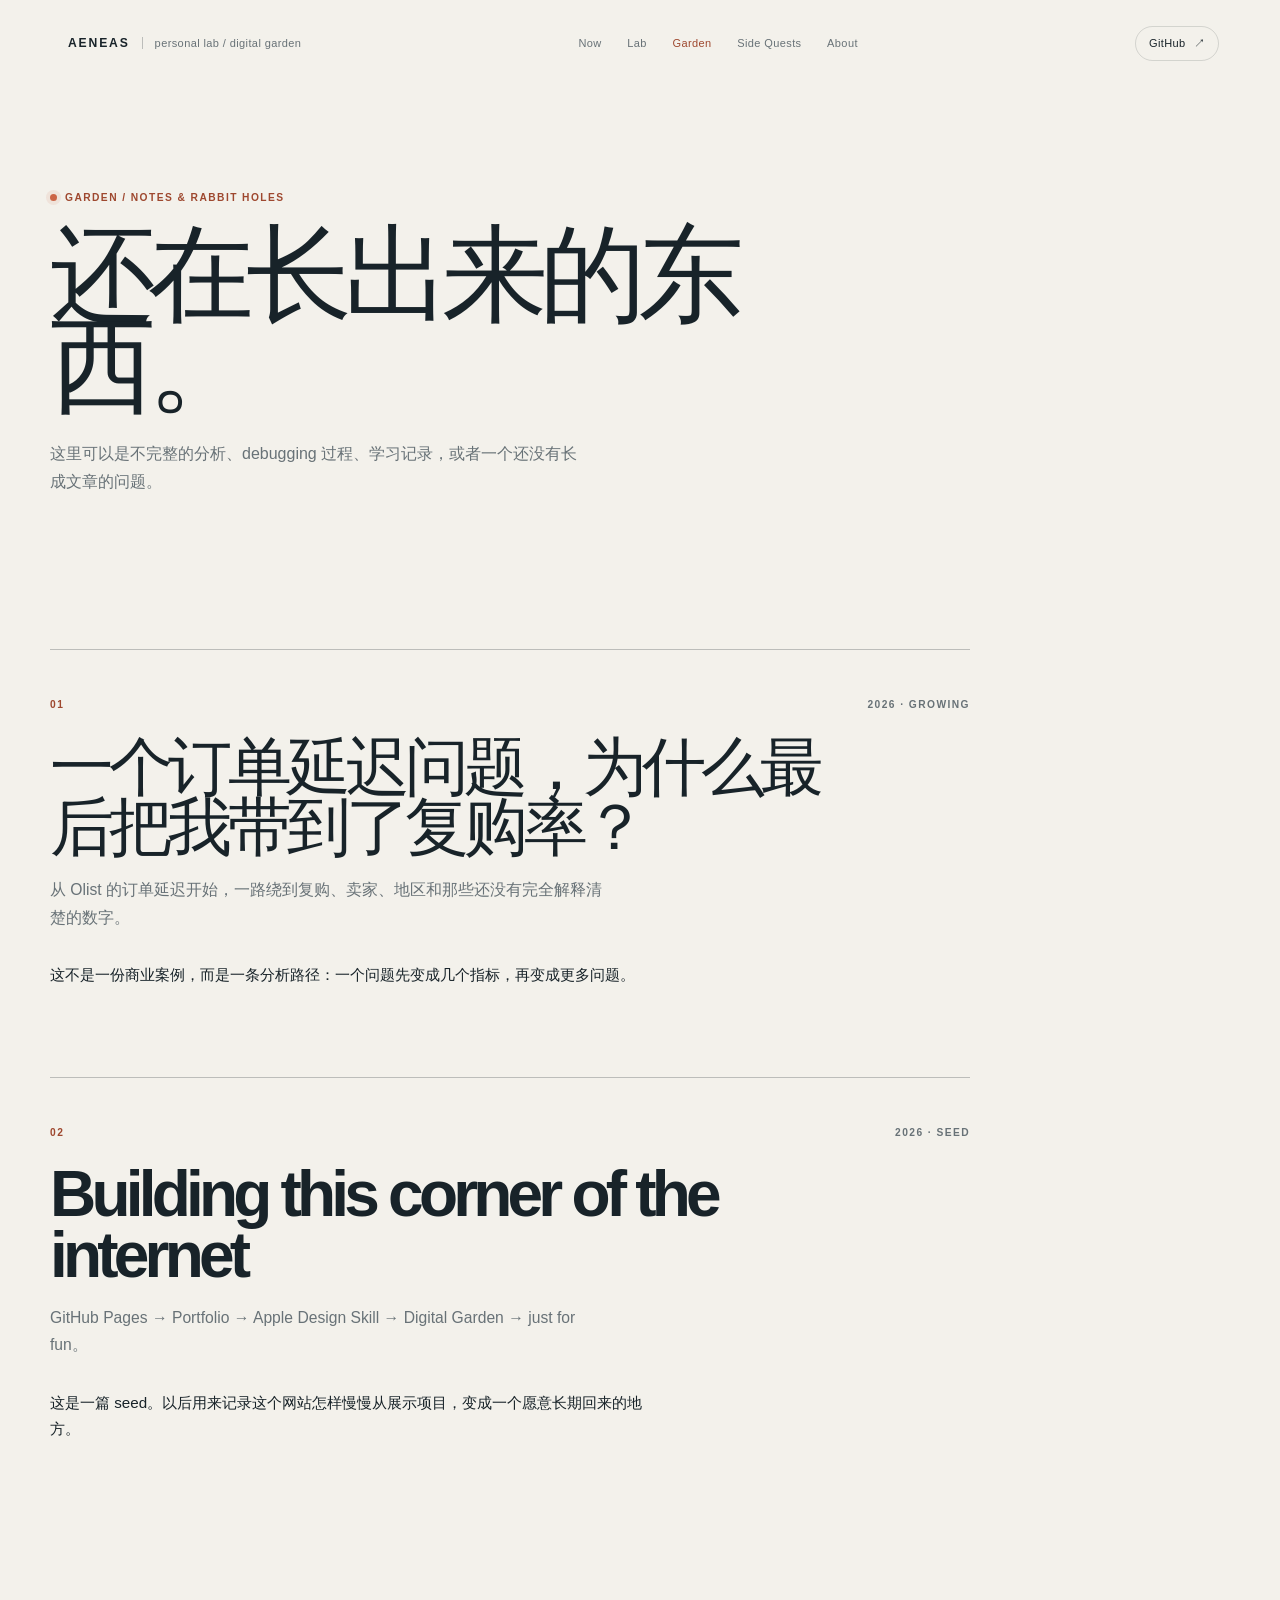
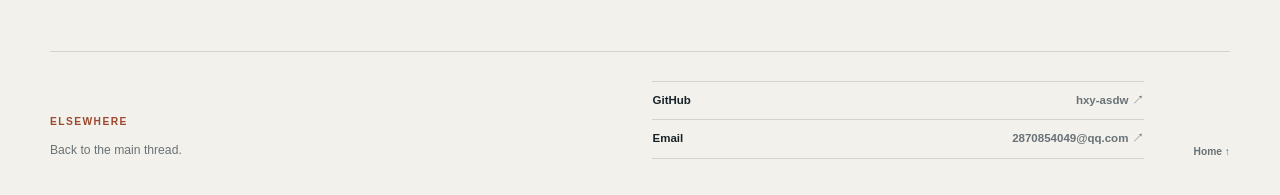
==== garden/index.html @ a5570c63 "feat: build Aeneas personal lab v2" ====
<!doctype html>
<html lang="zh-CN">
  <head>
    <meta charset="UTF-8" />
    <meta name="viewport" content="width=device-width, initial-scale=1" />
    <meta name="theme-color" content="#f3f1eb" />
    <meta name="description" content="Aeneas 的 Digital Garden：笔记、兔子洞和还在生长的东西。" />
    <link rel="icon" href="../favicon.svg" type="image/svg+xml" />
    <title>Garden — Aeneas</title>
    <link rel="stylesheet" href="../styles.css" />
  </head>
  <body class="lab-site" data-page="garden-index">
    <header class="lab-header" data-header>
      <a class="lab-brand" href="../" aria-label="返回 Aeneas 首页">
        <span class="lab-brand-mark">AENEAS</span>
        <span class="lab-brand-subtitle">personal lab / digital garden</span>
      </a>
      <nav class="lab-nav" aria-label="主导航">
        <a href="../#now">Now</a>
        <a href="../lab/">Lab</a>
        <a class="is-active" href="./">Garden</a>
        <a href="../#side-quests">Side Quests</a>
        <a href="../#about">About</a>
      </nav>
      <a class="lab-header-github" href="https://github.com/hxy-asdw" target="_blank" rel="noreferrer">GitHub <span aria-hidden="true">↗</span></a>
    </header>
    <main class="v2-index-page">
      <section class="v2-index-hero v2-section">
        <p class="v2-eyebrow"><span class="v2-status-dot"></span> GARDEN / NOTES &amp; RABBIT HOLES</p>
        <h1>还在长出来的东西。</h1>
        <p>这里可以是不完整的分析、debugging 过程、学习记录，或者一个还没有长成文章的问题。</p>
      </section>
      <section class="v2-section v2-index-list" data-index-list></section>
    </main>
    <footer class="v2-footer">
      <div><p class="v2-eyebrow">ELSEWHERE</p><p class="v2-footer-note">Back to the main thread.</p></div>
      <div class="v2-footer-links"><a href="https://github.com/hxy-asdw" target="_blank" rel="noreferrer"><span>GitHub</span><span>hxy-asdw ↗</span></a><a href="mailto:2870854049@qq.com"><span>Email</span><span>2870854049@qq.com ↗</span></a></div>
      <a class="v2-back-top" href="../">Home ↑</a>
    </footer>
    <script src="../content.js"></script>
    <script src="../script.js" defer></script>
  </body>
</html>
---- styles.css ----
:root {
  --bg: #f3f1eb;
  --surface: rgba(255, 255, 252, 0.73);
  --surface-solid: #fbfaf6;
  --surface-muted: #e9e8e2;
  --ink: #182329;
  --muted: #687277;
  --faint: #a7aca9;
  --line: rgba(24, 35, 41, 0.14);
  --line-strong: rgba(24, 35, 41, 0.25);
  --accent: #cb6546;
  --accent-deep: #9e482f;
  --blue: #6d8a98;
  --shadow: 0 22px 70px rgba(51, 57, 55, 0.08), 0 2px 8px rgba(51, 57, 55, 0.05);
  --radius-xl: 34px;
  --radius-lg: 22px;
  --radius-md: 14px;
  --page: min(1180px, calc(100vw - 64px));
  --header-height: 78px;
  color-scheme: light;
  font-family: Inter, ui-sans-serif, -apple-system, BlinkMacSystemFont, "Segoe UI", sans-serif;
  font-synthesis: none;
  text-rendering: optimizeLegibility;
}

* {
  box-sizing: border-box;
}

html {
  scroll-behavior: smooth;
}

body {
  position: relative;
  min-width: 320px;
  margin: 0;
  color: var(--ink);
  background: var(--bg);
  overflow-x: hidden;
}

body,
button,
a {
  -webkit-tap-highlight-color: transparent;
}

a {
  color: inherit;
  text-decoration: none;
}

button,
a {
  cursor: pointer;
}

button {
  font: inherit;
}

.site-header {
  position: fixed;
  z-index: 20;
  top: 16px;
  left: 50%;
  display: flex;
  align-items: center;
  justify-content: space-between;
  width: var(--page);
  min-height: 54px;
  padding: 8px 10px 8px 16px;
  border: 1px solid transparent;
  border-radius: 999px;
  transform: translateX(-50%);
  transition: background-color 220ms ease, border-color 220ms ease, box-shadow 220ms ease;
}

.site-header.is-scrolled {
  background: rgba(251, 250, 246, 0.72);
  border-color: rgba(255, 255, 252, 0.68);
  box-shadow: 0 14px 36px rgba(51, 57, 55, 0.08);
  backdrop-filter: blur(18px) saturate(135%);
}

.brand,
.site-nav,
.header-github {
  display: flex;
  align-items: center;
}

.brand {
  gap: 10px;
  min-height: 36px;
}

.brand-mark {
  font-size: 0.78rem;
  font-weight: 750;
  letter-spacing: 0.13em;
}

.brand-divider {
  width: 1px;
  height: 18px;
  background: var(--line-strong);
}

.brand-subtitle,
.site-nav a,
.header-github {
  color: var(--muted);
  font-size: 0.72rem;
  letter-spacing: 0.04em;
}

.site-nav {
  gap: 28px;
  margin-left: auto;
  margin-right: 34px;
}

.site-nav a,
.header-github,
.text-link,
.contact-link,
.site-footer a {
  transition: color 180ms ease, opacity 180ms ease, transform 180ms ease;
}

.site-nav a:hover,
.site-nav a.is-active,
.header-github:hover,
.text-link:hover,
.contact-link:hover,
.site-footer a:hover {
  color: var(--accent-deep);
}

.header-github {
  gap: 8px;
  padding: 9px 13px;
  color: var(--ink);
  border: 1px solid var(--line);
  border-radius: 999px;
}

.header-github:hover {
  transform: translateY(-1px);
  border-color: rgba(203, 101, 70, 0.4);
}

.section-pad {
  width: var(--page);
  margin: 0 auto;
}

.hero {
  display: grid;
  grid-template-columns: minmax(0, 0.94fr) minmax(440px, 1.06fr);
  gap: clamp(48px, 8vw, 126px);
  align-items: center;
  min-height: min(920px, 100svh);
  padding-top: calc(var(--header-height) + 80px);
  padding-bottom: 96px;
}

.eyebrow,
.project-kicker,
.pipeline-card-head,
.orbit-topline,
.stage-detail-label,
.feature-footnote > span,
.contribution-type,
.site-footer {
  font-size: 0.67rem;
  font-weight: 720;
  letter-spacing: 0.15em;
  line-height: 1.3;
  text-transform: uppercase;
}

.eyebrow {
  display: flex;
  align-items: center;
  gap: 8px;
  margin: 0 0 26px;
  color: var(--accent-deep);
}

.eyebrow-pulse,
.project-status i {
  display: inline-block;
  width: 7px;
  height: 7px;
  border-radius: 50%;
  background: var(--accent);
  box-shadow: 0 0 0 4px rgba(203, 101, 70, 0.1);
}

h1,
h2,
h3,
p {
  margin-top: 0;
}

h1,
h2,
h3 {
  letter-spacing: -0.045em;
  font-weight: 620;
}

h1 {
  max-width: 590px;
  margin-bottom: 26px;
  font-size: clamp(3.45rem, 5.7vw, 6.05rem);
  line-height: 1.01;
  letter-spacing: -0.052em;
  font-weight: 610;
}

.hero-lead {
  max-width: 480px;
  margin-bottom: 34px;
  color: var(--muted);
  font-size: clamp(1rem, 1.4vw, 1.2rem);
  line-height: 1.7;
  letter-spacing: -0.016em;
}

.hero-actions,
.tag-row,
.hero-notes,
.feature-link-row {
  display: flex;
  align-items: center;
  flex-wrap: wrap;
}

.hero-actions {
  gap: 10px;
  margin-bottom: 46px;
}

.button {
  display: inline-flex;
  align-items: center;
  justify-content: center;
  gap: 14px;
  min-height: 48px;
  padding: 0 18px;
  border: 1px solid transparent;
  border-radius: 999px;
  font-size: 0.78rem;
  font-weight: 700;
  letter-spacing: 0.02em;
  transition: transform 180ms ease, box-shadow 180ms ease, background-color 180ms ease, color 180ms ease, border-color 180ms ease;
}

.button:hover {
  transform: translateY(-2px);
}

.button:active,
.header-github:active,
.text-link:active,
.contribution-row:active,
.contact-link:active {
  transform: scale(0.98);
}

.button-primary {
  color: #fffdf8;
  background: var(--ink);
  box-shadow: 0 12px 25px rgba(24, 35, 41, 0.15);
}

.button-primary:hover {
  background: var(--accent-deep);
  box-shadow: 0 14px 28px rgba(158, 72, 47, 0.18);
}

.button-secondary {
  color: var(--ink);
  border-color: var(--line);
  background: rgba(255, 255, 252, 0.28);
}

.button-secondary:hover {
  border-color: rgba(203, 101, 70, 0.4);
  background: rgba(255, 255, 252, 0.74);
}

.hero-notes {
  gap: 0;
  color: var(--muted);
  font-size: 0.73rem;
  letter-spacing: 0.04em;
}

.hero-notes span {
  display: inline-flex;
  align-items: center;
}

.hero-notes span + span::before {
  display: inline-block;
  width: 4px;
  height: 4px;
  margin: 0 13px;
  border-radius: 50%;
  background: var(--faint);
  content: "";
}

.hero-orbit {
  position: relative;
  min-height: 440px;
  padding: 23px;
  border: 1px solid rgba(24, 35, 41, 0.12);
  border-radius: var(--radius-xl);
  background: rgba(255, 255, 252, 0.48);
  box-shadow: 0 18px 50px rgba(51, 57, 55, 0.055);
}

.orbit-topline,
.pipeline-card-head {
  display: flex;
  justify-content: space-between;
  color: var(--muted);
}

.system-map {
  position: relative;
  display: grid;
  grid-template-columns: repeat(3, 1fr);
  gap: 22px;
  min-height: 292px;
  margin-top: 18px;
  padding: 58px 6px 22px;
}

.map-line {
  position: absolute;
  display: block;
  top: 105px;
  right: 12%;
  left: 12%;
  height: 1px;
  background: rgba(24, 35, 41, 0.18);
}

.map-node {
  position: relative;
  z-index: 1;
  display: flex;
  flex-direction: column;
  gap: 7px;
  width: auto;
  min-height: 135px;
  padding: 0 12px;
  border-left: 1px solid rgba(24, 35, 41, 0.16);
  align-self: start;
}

.node-index,
.manifesto-index {
  color: var(--accent-deep);
  font-size: 0.66rem;
  font-weight: 750;
  letter-spacing: 0.1em;
}

.map-node strong {
  font-size: 1.08rem;
  letter-spacing: -0.03em;
}

.map-node small {
  max-width: 118px;
  color: var(--muted);
  font-size: 0.68rem;
  line-height: 1.45;
}

.orbit-caption {
  display: flex;
  gap: 12px;
  align-items: flex-start;
  padding-top: 18px;
  border-top: 1px solid rgba(24, 35, 41, 0.11);
}

.caption-rule {
  display: block;
  width: 24px;
  height: 1px;
  margin-top: 8px;
  background: var(--accent);
}

.orbit-caption p {
  max-width: 300px;
  margin: 0;
  color: var(--muted);
  font-size: 0.78rem;
  line-height: 1.55;
}

.work-section,
.about-section,
.contact-section {
  padding-top: 104px;
  padding-bottom: 104px;
}

.section-heading {
  padding-bottom: 40px;
  border-bottom: 1px solid var(--line);
}

.heading-row {
  display: grid;
  grid-template-columns: minmax(0, 1.1fr) minmax(240px, 0.7fr);
  gap: 50px;
  align-items: end;
}

.heading-row h2,
.contact-copy h2 {
  max-width: 710px;
  margin: 0;
  font-size: clamp(2.35rem, 4.1vw, 4.35rem);
  line-height: 1.02;
  font-weight: 590;
}

#work-title {
  font-size: clamp(2.55rem, 4.5vw, 4.8rem);
  font-weight: 620;
}

#about-title {
  max-width: 620px;
  font-size: clamp(2.3rem, 3.7vw, 3.85rem);
  font-weight: 570;
}

#contact-title {
  font-size: clamp(2.65rem, 4.8vw, 5rem);
  font-weight: 610;
}

.heading-row p {
  max-width: 360px;
  margin: 0 0 3px;
  color: var(--muted);
  font-size: 0.9rem;
  line-height: 1.7;
}

.featured-project {
  display: grid;
  grid-template-columns: minmax(0, 0.9fr) minmax(450px, 1.1fr);
  gap: clamp(40px, 7vw, 100px);
  padding: 54px 0 42px;
  border-bottom: 1px solid var(--line);
}

.project-kicker {
  display: flex;
  align-items: center;
  flex-wrap: wrap;
  gap: 13px;
  margin-bottom: 24px;
  color: var(--muted);
}

.project-number {
  color: var(--accent-deep);
}

.project-status {
  display: inline-flex;
  align-items: center;
  gap: 8px;
  color: var(--blue);
  font-size: 0.61rem;
  letter-spacing: 0.08em;
}

.project-status i {
  width: 5px;
  height: 5px;
  box-shadow: none;
  background: var(--blue);
}

.feature-copy h3 {
  margin-bottom: 22px;
  font-size: clamp(2.45rem, 4.15vw, 4.65rem);
  line-height: 0.98;
  font-weight: 620;
}

.project-section h3,
.contributions-section h3 {
  margin-bottom: 20px;
  font-size: clamp(2.2rem, 3.5vw, 3.65rem);
  line-height: 1;
  font-weight: 590;
}

.project-summary {
  max-width: 475px;
  margin-bottom: 25px;
  color: var(--muted);
  font-size: 1rem;
  line-height: 1.72;
}

.tag-row {
  gap: 7px;
  margin-bottom: 33px;
}

.tag-row span,
.contribution-meta span {
  padding: 7px 9px;
  color: var(--muted);
  border: 1px solid var(--line);
  border-radius: 999px;
  font-size: 0.64rem;
  letter-spacing: 0.02em;
}

.feature-link-row {
  gap: 20px;
}

.text-link {
  display: inline-flex;
  gap: 9px;
  align-items: center;
  color: var(--accent-deep);
  font-size: 0.77rem;
  font-weight: 720;
}

.muted-note,
.analysis-note {
  color: var(--faint);
  font-size: 0.68rem;
  letter-spacing: 0.02em;
}

.pipeline-card {
  align-self: start;
  padding: 24px;
  border: 1px solid rgba(24, 35, 41, 0.12);
  border-radius: var(--radius-lg);
  background: rgba(255, 255, 252, 0.6);
  box-shadow: 0 16px 42px rgba(51, 57, 55, 0.055);
}

.pipeline-card-head {
  padding-bottom: 22px;
  border-bottom: 1px solid var(--line);
}

.pipeline {
  position: relative;
  min-height: 126px;
  padding: 34px 5px 16px;
}

.pipeline-track {
  position: absolute;
  top: 40px;
  right: 8%;
  left: 8%;
  height: 1px;
  background: rgba(24, 35, 41, 0.18);
}

.pipeline-marker {
  position: absolute;
  z-index: 1;
  top: 0;
  left: 0;
  width: 13px;
  height: 13px;
  border: 3px solid var(--surface-solid);
  border-radius: 50%;
  background: var(--accent);
  box-shadow: 0 0 0 5px rgba(203, 101, 70, 0.13), 0 5px 13px rgba(158, 72, 47, 0.22);
  --marker-x: 8%;
  --marker-y: 40px;
  transform: translate3d(var(--marker-x), var(--marker-y), 0) translate(-50%, -50%);
  will-change: transform;
  pointer-events: none;
}

.pipeline-stages {
  position: relative;
  z-index: 2;
  display: flex;
  justify-content: space-between;
}

.pipeline-stage {
  display: flex;
  flex-direction: column;
  align-items: center;
  gap: 15px;
  width: 66px;
  padding: 0;
  color: var(--muted);
  border: 0;
  background: transparent;
  touch-action: manipulation;
  transition: color 180ms ease, transform 180ms ease;
}

.pipeline-stage:hover,
.pipeline-stage.is-active {
  color: var(--ink);
}

.pipeline-stage:hover {
  transform: translateY(-2px);
}

.pipeline-stage:active {
  transform: translateY(1px);
}

.stage-dot {
  display: block;
  width: 13px;
  height: 13px;
  border: 1px solid rgba(24, 35, 41, 0.22);
  border-radius: 50%;
  background: var(--surface-solid);
  box-shadow: 0 0 0 4px rgba(251, 250, 246, 0.72);
  transition: border-color 180ms ease, background-color 180ms ease, box-shadow 180ms ease;
}

.pipeline-stage.is-active .stage-dot,
.pipeline-stage:hover .stage-dot {
  border-color: var(--accent);
  background: var(--accent);
  box-shadow: 0 0 0 4px rgba(203, 101, 70, 0.12);
}

.stage-label {
  font-size: 0.68rem;
  font-weight: 700;
  letter-spacing: 0.01em;
}

.stage-detail {
  display: grid;
  grid-template-columns: 108px 1fr;
  gap: 20px;
  min-height: 74px;
  padding-top: 19px;
  border-top: 1px solid var(--line);
}

.stage-detail-label {
  padding-top: 3px;
  color: var(--accent-deep);
  letter-spacing: 0.09em;
}

.stage-detail p {
  max-width: 370px;
  margin: 0;
  color: var(--muted);
  font-size: 0.8rem;
  line-height: 1.55;
}

.pipeline-evidence {
  display: grid;
  grid-template-columns: repeat(3, 1fr);
  gap: 14px;
  margin-top: 20px;
  padding-top: 16px;
  border-top: 1px solid var(--line);
}

.pipeline-evidence span {
  display: flex;
  flex-direction: column;
  gap: 4px;
}

.pipeline-evidence strong {
  color: var(--ink);
  font-size: 0.9rem;
  font-weight: 680;
  letter-spacing: -0.02em;
}

.pipeline-evidence small {
  color: var(--faint);
  font-size: 0.59rem;
  line-height: 1.35;
}

.feature-footnote {
  grid-column: 1 / -1;
  display: grid;
  grid-template-columns: 150px 1fr;
  gap: 20px;
  align-items: start;
  margin-top: 8px;
  padding-top: 25px;
  border-top: 1px solid var(--line);
}

.feature-footnote > span {
  color: var(--accent-deep);
}

.feature-footnote p {
  max-width: 580px;
  margin: 0;
  color: var(--muted);
  font-size: 0.84rem;
  line-height: 1.6;
}

.project-section {
  display: grid;
  grid-template-columns: minmax(260px, 0.8fr) minmax(480px, 1.2fr);
  gap: clamp(40px, 8vw, 140px);
  padding: 80px 0 30px;
  border-bottom: 1px solid var(--line);
}

.project-section h3 {
  margin-bottom: 20px;
  font-size: clamp(2.2rem, 3.5vw, 3.65rem);
}

.project-section .text-link {
  margin-top: 3px;
}

.metric-rail {
  display: grid;
  grid-template-columns: 1.35fr 0.9fr 1.25fr 0.85fr;
  align-self: center;
  border-top: 1px solid var(--line-strong);
  border-bottom: 1px solid var(--line-strong);
}

.metric-item {
  min-height: 142px;
  padding: 21px 18px 17px 0;
  border-right: 1px solid var(--line);
}

.metric-item + .metric-item {
  padding-left: 18px;
}

.metric-item-last {
  border-right: 0;
}

.metric-item-primary {
  padding-top: 17px;
}

.metric-eyebrow {
  display: block;
  margin-bottom: 15px;
  color: var(--accent-deep) !important;
  font-size: 0.6rem !important;
  font-weight: 720;
  letter-spacing: 0.12em;
  line-height: 1.2 !important;
  text-transform: uppercase;
}

.metric-item strong {
  display: block;
  margin-bottom: 13px;
  color: var(--ink);
  font-size: clamp(1.8rem, 2.9vw, 3rem);
  font-weight: 560;
  letter-spacing: -0.07em;
  line-height: 0.9;
}

.metric-item-primary strong {
  margin-bottom: 15px;
  font-size: clamp(3rem, 4.9vw, 4.7rem);
  font-weight: 590;
}

.metric-item-count strong {
  color: var(--muted);
  font-size: clamp(2rem, 3.2vw, 3.25rem);
}

.metric-item strong span {
  margin-left: 2px;
  color: var(--accent);
  font-size: 0.55em;
  letter-spacing: -0.02em;
}

.metric-item > span {
  display: block;
  max-width: 100px;
  color: var(--muted);
  font-size: 0.68rem;
  line-height: 1.45;
}

.metric-item-primary > span:last-child {
  max-width: 130px;
}

.analysis-note {
  grid-column: 2;
  margin: -10px 0 0;
}

.contributions-section {
  display: grid;
  grid-template-columns: minmax(230px, 0.65fr) minmax(0, 1.35fr);
  gap: clamp(40px, 8vw, 130px);
  padding: 92px 0 20px;
}

.contributions-section h3 {
  margin-bottom: 20px;
  font-size: clamp(2.35rem, 3.7vw, 3.9rem);
  font-weight: 590;
}

.contributions-intro p {
  max-width: 280px;
  margin: 0;
  color: var(--muted);
  font-size: 0.87rem;
  line-height: 1.68;
}

.contribution-list {
  border-top: 1px solid var(--line-strong);
}

.contribution-row {
  display: grid;
  grid-template-columns: minmax(92px, 0.35fr) minmax(250px, 1fr) auto;
  gap: 24px;
  align-items: center;
  min-height: 116px;
  padding: 21px 0;
  border-bottom: 1px solid var(--line);
  transition: background-color 180ms ease, transform 180ms ease;
}

.contribution-row:hover {
  background: rgba(255, 255, 252, 0.46);
}

.contribution-project {
  display: flex;
  gap: 7px;
  align-items: center;
  font-size: 0.82rem;
  font-weight: 700;
}

.contribution-project span {
  color: var(--accent-deep);
  font-size: 0.86rem;
}

.contribution-type {
  display: block;
  margin-bottom: 9px;
  color: var(--accent-deep);
  font-size: 0.6rem;
  letter-spacing: 0.08em;
}

.contribution-main strong {
  display: block;
  max-width: 570px;
  font-size: 0.93rem;
  font-weight: 550;
  line-height: 1.5;
  letter-spacing: -0.018em;
}

.contribution-meta {
  display: flex;
  gap: 6px;
  justify-content: flex-end;
  flex-wrap: wrap;
}

.about-section {
  padding-top: 132px;
  border-top: 1px solid var(--line);
}

.about-grid {
  display: grid;
  grid-template-columns: 1fr 1fr;
  gap: clamp(40px, 12vw, 190px);
  padding-top: 58px;
}

.about-manifesto {
  display: flex;
  gap: 20px;
  align-items: flex-start;
}

.about-manifesto p {
  margin: -7px 0 0;
  font-size: clamp(1.55rem, 2.65vw, 2.65rem);
  font-weight: 570;
  letter-spacing: -0.055em;
  line-height: 1.06;
}

.about-copy > p {
  max-width: 490px;
  margin: 0 0 32px;
  color: var(--muted);
  font-size: 0.97rem;
  line-height: 1.78;
}

.focus-list {
  display: grid;
  gap: 12px;
  color: var(--ink);
  font-size: 0.75rem;
  font-weight: 680;
  letter-spacing: 0.03em;
}

.focus-list span {
  padding-bottom: 12px;
  border-bottom: 1px solid var(--line);
}

.contact-section {
  display: grid;
  grid-template-columns: minmax(0, 1fr) minmax(330px, 0.72fr);
  gap: 80px;
  border-top: 1px solid var(--line);
}

.contact-copy h2 {
  max-width: 650px;
  font-size: clamp(3rem, 5.8vw, 6rem);
}

.contact-links {
  align-self: end;
  border-top: 1px solid var(--line-strong);
}

.contact-link {
  display: flex;
  justify-content: space-between;
  gap: 24px;
  padding: 17px 0;
  border-bottom: 1px solid var(--line);
  font-size: 0.78rem;
}

.contact-link span:last-child {
  color: var(--muted);
  text-align: right;
}

.contact-link.is-placeholder {
  cursor: default;
}

.contact-link.is-placeholder span:last-child {
  color: var(--faint);
}

.site-footer {
  display: flex;
  justify-content: space-between;
  width: var(--page);
  margin: 0 auto;
  padding: 23px 0 28px;
  color: var(--faint);
  border-top: 1px solid var(--line);
  font-size: 0.61rem;
  letter-spacing: 0.1em;
}

.site-footer a {
  color: var(--muted);
}

:focus-visible {
  outline: 3px solid rgba(203, 101, 70, 0.45);
  outline-offset: 4px;
}

@media (max-width: 1000px) {
  :root {
    --page: min(900px, calc(100vw - 48px));
  }

  .hero {
    grid-template-columns: 1fr;
    gap: 54px;
    min-height: auto;
    padding-top: 150px;
  }

  .hero-copy {
    max-width: 700px;
  }

  .hero-orbit {
    min-height: 460px;
  }

  .featured-project,
  .project-section {
    grid-template-columns: 1fr;
    gap: 48px;
  }

  .feature-copy,
  .project-section-copy {
    max-width: 700px;
  }

  .analysis-note {
    grid-column: auto;
    margin-top: -20px;
  }

  .contributions-section {
    grid-template-columns: 1fr;
    gap: 45px;
  }

  .contributions-intro p {
    max-width: 480px;
  }
}

@media (max-width: 680px) {
  :root {
    --page: calc(100vw - 36px);
  }

  .site-header {
    top: 9px;
    min-height: 48px;
    padding-left: 13px;
  }

  .brand-subtitle,
  .site-nav {
    display: none;
  }

  .header-github {
    min-height: 34px;
    padding: 7px 10px;
  }

  .hero {
    gap: 46px;
    padding-top: 130px;
    padding-bottom: 70px;
  }

  h1 {
    max-width: 345px;
    font-size: clamp(2.95rem, 14vw, 4.25rem);
    line-height: 1.03;
    letter-spacing: -0.045em;
  }

  .hero-lead {
    font-size: 0.98rem;
  }

  .hero-actions {
    align-items: stretch;
    flex-direction: column;
    max-width: 230px;
  }

  .button {
    justify-content: space-between;
  }

  .hero-notes {
    flex-direction: column;
    align-items: flex-start;
    gap: 8px;
  }

  .hero-notes span + span::before {
    display: none;
  }

  .hero-orbit {
    min-height: 450px;
    padding: 18px;
    border-radius: 25px;
  }

  .system-map {
    grid-template-columns: 1fr;
    gap: 22px;
    min-height: 335px;
    padding: 28px 8px 20px 26px;
  }

  .map-line {
    top: 33px;
    right: auto;
    bottom: 35px;
    left: 10px;
    width: 1px;
    height: auto;
  }

  .map-node {
    min-height: 68px;
    padding: 0 0 0 18px;
    border-left: 0;
  }

  .work-section,
  .about-section,
  .contact-section {
    padding-top: 86px;
    padding-bottom: 86px;
  }

  .heading-row {
    grid-template-columns: 1fr;
    gap: 25px;
  }

  .heading-row h2,
  .contact-copy h2 {
    font-size: clamp(2.35rem, 11vw, 3.7rem);
  }

  #work-title {
    font-size: clamp(2.45rem, 11.5vw, 3.7rem);
  }

  #about-title {
    font-size: clamp(2.2rem, 10.5vw, 3.25rem);
  }

  #contact-title {
    font-size: clamp(2.45rem, 11.5vw, 3.9rem);
  }

  .heading-row p {
    max-width: 470px;
  }

  .featured-project {
    padding-top: 42px;
    gap: 39px;
  }

  .feature-copy h3,
  .project-section h3,
  .contributions-section h3 {
    font-size: clamp(2.25rem, 11vw, 3.45rem);
  }

  .project-summary {
    font-size: 0.93rem;
  }

  .pipeline-card {
    padding: 17px;
  }

  .pipeline {
    min-height: 235px;
    padding: 20px 0;
  }

  .pipeline-track {
    top: 25px;
    right: auto;
    bottom: 25px;
    left: 18px;
    width: 1px;
    height: auto;
    background: linear-gradient(180deg, rgba(203, 101, 70, 0.25), rgba(109, 138, 152, 0.3));
  }

  .pipeline-marker {
    top: 0;
    left: 0;
    --marker-x: 18px;
    --marker-y: 25px;
    transform: translate3d(var(--marker-x), var(--marker-y), 0) translate(-50%, -50%);
  }

  .pipeline-stages {
    flex-direction: column;
    gap: 13px;
  }

  .pipeline-stage {
    flex-direction: row;
    gap: 16px;
    width: auto;
    padding-left: 12px;
  }

  .stage-label {
    font-size: 0.72rem;
  }

  .stage-detail {
    grid-template-columns: 1fr;
    gap: 9px;
  }

  .feature-footnote {
    grid-template-columns: 1fr;
    gap: 10px;
  }

  .metric-rail {
    grid-template-columns: repeat(2, 1fr);
  }

  .metric-item-primary {
    grid-column: 1 / -1;
    min-height: 126px;
    border-right: 0;
    border-bottom: 1px solid var(--line);
  }

  .metric-item-primary strong {
    font-size: clamp(3.05rem, 15vw, 4rem);
  }

  .metric-item:nth-child(2) {
    border-right: 0;
  }

  .metric-item:nth-child(n + 3) {
    border-top: 1px solid var(--line);
  }

  .metric-item:nth-child(3) {
    padding-left: 0;
  }

  .metric-item-last {
    padding-left: 18px;
  }

  .contribution-row {
    grid-template-columns: 1fr auto;
    gap: 12px 20px;
    padding: 20px 0;
  }

  .contribution-main {
    grid-column: 1 / -1;
    grid-row: 2;
  }

  .contribution-meta {
    grid-column: 2;
    grid-row: 1;
  }

  .about-grid,
  .contact-section {
    grid-template-columns: 1fr;
    gap: 52px;
    padding-top: 50px;
  }

  .about-manifesto p {
    font-size: 2rem;
  }

  .contact-section {
    padding-top: 86px;
  }

  .site-footer {
    align-items: flex-start;
    flex-direction: column;
    gap: 11px;
    padding-top: 18px;
    padding-bottom: 22px;
  }
}

@media (prefers-reduced-motion: reduce) {
  html {
    scroll-behavior: auto;
  }

  .site-header,
  .site-nav a,
  .header-github,
  .text-link,
  .contact-link,
  .site-footer a,
  .button,
  .stage-dot,
  .pipeline-stage,
  .contribution-row {
    transition-duration: 140ms;
  }

  .button:hover,
  .header-github:hover,
  .contribution-row:hover,
  .pipeline-stage:hover,
  .map-node:hover {
    transform: none;
  }

  .button:active,
  .header-github:active,
  .text-link:active,
  .contribution-row:active,
  .contact-link:active,
  .pipeline-stage:active {
    transform: none;
    opacity: 0.68;
  }
}

@media (prefers-reduced-transparency: reduce) {
  .site-header.is-scrolled,
  .map-node,
  .hero-orbit,
  .pipeline-card,
  .button-secondary {
    background: var(--surface-solid);
    backdrop-filter: none;
  }
}

@media (prefers-contrast: more) {
  :root {
    --muted: #4c5559;
    --faint: #697276;
    --line: rgba(24, 35, 41, 0.3);
    --line-strong: rgba(24, 35, 41, 0.5);
  }

  .button-secondary,
  .header-github {
    border-color: var(--line-strong);
  }
}

/* Personal Lab / Digital Garden V2 */
.lab-site {
  background: var(--bg);
}

.lab-header {
  position: fixed;
  z-index: 20;
  top: 16px;
  left: 50%;
  display: flex;
  align-items: center;
  width: var(--page);
  min-height: 54px;
  padding: 8px 10px 8px 17px;
  border: 1px solid transparent;
  border-radius: 999px;
  transform: translateX(-50%);
  transition: background-color 220ms ease, border-color 220ms ease, box-shadow 220ms ease;
}

.lab-header.is-scrolled {
  background: rgba(251, 250, 246, 0.72);
  border-color: rgba(255, 255, 252, 0.68);
  box-shadow: 0 14px 36px rgba(51, 57, 55, 0.08);
  backdrop-filter: blur(18px) saturate(135%);
}

.lab-brand,
.lab-nav,
.lab-header-github {
  display: flex;
  align-items: center;
}

.lab-brand {
  gap: 12px;
  min-height: 36px;
  flex-shrink: 0;
}

.lab-brand-mark {
  color: var(--ink);
  font-size: 0.76rem;
  font-weight: 780;
  letter-spacing: 0.15em;
}

.lab-brand-subtitle,
.lab-nav a,
.lab-header-github {
  color: var(--muted);
  font-size: 0.69rem;
  letter-spacing: 0.035em;
}

.lab-brand-subtitle {
  padding-left: 12px;
  border-left: 1px solid var(--line-strong);
}

.lab-nav {
  gap: clamp(14px, 2vw, 27px);
  margin: 0 auto;
}

.lab-nav a,
.lab-header-github,
.v2-text-link,
.v2-section-link,
.v2-footer a {
  transition: color 180ms ease, opacity 180ms ease, transform 180ms ease;
}

.lab-nav a:hover,
.lab-nav a.is-active,
.lab-header-github:hover,
.v2-text-link:hover,
.v2-section-link:hover,
.v2-footer a:hover {
  color: var(--accent-deep);
}

.lab-header-github {
  gap: 8px;
  padding: 9px 13px;
  color: var(--ink);
  border: 1px solid var(--line);
  border-radius: 999px;
}

.lab-header-github:hover {
  transform: translateY(-1px);
  border-color: rgba(203, 101, 70, 0.4);
}

.v2-section {
  width: var(--page);
  margin: 0 auto;
}

.v2-eyebrow,
.v2-kicker,
.v2-signal-head,
.v2-pipeline-head,
.v2-garden-meta,
.v2-sidequest-title > span,
.v2-index-item-head,
.v2-footer {
  font-size: 0.64rem;
  font-weight: 720;
  letter-spacing: 0.14em;
  line-height: 1.35;
  text-transform: uppercase;
}

.v2-eyebrow {
  display: flex;
  align-items: center;
  gap: 8px;
  margin: 0 0 24px;
  color: var(--accent-deep);
}

.v2-status-dot {
  display: inline-block;
  width: 7px;
  height: 7px;
  border-radius: 50%;
  background: var(--accent);
  box-shadow: 0 0 0 4px rgba(203, 101, 70, 0.1);
}

.v2-hero {
  display: grid;
  grid-template-columns: minmax(0, 1fr) minmax(340px, 0.72fr);
  gap: clamp(50px, 9vw, 150px);
  align-items: center;
  min-height: min(900px, 100svh);
  padding-top: calc(var(--header-height) + 70px);
  padding-bottom: 100px;
}

.v2-hero-copy {
  max-width: 680px;
}

.v2-hero h1,
.v2-index-hero h1 {
  max-width: 690px;
  margin: 0 0 16px;
  color: var(--ink);
  font-size: clamp(4.6rem, 10.5vw, 9.6rem);
  font-weight: 590;
  line-height: 0.86;
  letter-spacing: -0.075em;
}

.v2-hero-type {
  margin: 0 0 32px;
  color: var(--ink);
  font-size: clamp(1.08rem, 1.9vw, 1.5rem);
  font-weight: 560;
  letter-spacing: -0.035em;
}

.v2-hero-lead {
  margin: 0 0 18px;
  color: var(--ink);
  font-size: clamp(1.18rem, 2vw, 1.55rem);
  font-weight: 540;
  line-height: 1.28;
  letter-spacing: -0.035em;
}

.v2-hero-cn {
  margin: 0 0 38px;
  color: var(--muted);
  font-size: 0.92rem;
  line-height: 1.8;
}

.v2-actions {
  display: flex;
  flex-wrap: wrap;
  gap: 10px;
}

.v2-button {
  display: inline-flex;
  align-items: center;
  justify-content: space-between;
  gap: 22px;
  min-height: 46px;
  padding: 0 17px;
  border: 1px solid transparent;
  border-radius: 999px;
  font-size: 0.74rem;
  font-weight: 720;
  letter-spacing: 0.01em;
  transition: transform 150ms ease, color 180ms ease, background-color 180ms ease, border-color 180ms ease, box-shadow 180ms ease;
}

.v2-button:hover {
  transform: translateY(-2px);
}

.v2-button:active,
.lab-header-github:active,
.v2-text-link:active,
.v2-section-link:active,
.v2-now-item:active,
.v2-garden-item:active,
.v2-sidequest-item:active,
.v2-footer a:active {
  transform: scale(0.985);
}

.v2-button-primary {
  color: #fffdf8;
  background: var(--ink);
  box-shadow: 0 12px 25px rgba(24, 35, 41, 0.15);
}

.v2-button-primary:hover {
  background: var(--accent-deep);
  box-shadow: 0 14px 28px rgba(158, 72, 47, 0.18);
}

.v2-button-secondary {
  color: var(--ink);
  border-color: var(--line);
  background: rgba(255, 255, 252, 0.28);
}

.v2-button-secondary:hover {
  border-color: rgba(203, 101, 70, 0.4);
  background: rgba(255, 255, 252, 0.74);
}

.v2-hero-signal {
  align-self: center;
  padding: 23px 23px 20px;
  border-top: 1px solid var(--line-strong);
  border-bottom: 1px solid var(--line-strong);
}

.v2-signal-head,
.v2-pipeline-head {
  display: flex;
  justify-content: space-between;
  color: var(--muted);
}

.v2-signal-list {
  margin-top: 22px;
}

.v2-signal-row {
  display: flex;
  align-items: baseline;
  gap: 17px;
  min-height: 60px;
  padding: 16px 0;
  border-top: 1px solid var(--line);
}

.v2-signal-row span,
.v2-item-index,
.v2-kicker > span:first-child,
.v2-garden-meta > span:first-child {
  color: var(--accent-deep);
}

.v2-signal-row strong {
  font-size: 0.94rem;
  font-weight: 570;
  letter-spacing: -0.025em;
}

.v2-signal-note {
  margin: 25px 0 0;
  color: var(--muted);
  font-size: 0.77rem;
  line-height: 1.55;
}

.v2-section-now,
.v2-section-garden,
.v2-section-about {
  padding-top: 106px;
  padding-bottom: 116px;
  border-top: 1px solid var(--line);
}

.v2-section-lab {
  padding-top: 122px;
  padding-bottom: 126px;
  border-top: 1px solid var(--line);
}

.v2-section-sidequests {
  padding-top: 96px;
  padding-bottom: 112px;
  border-top: 1px solid var(--line);
}

.v2-section-head {
  display: flex;
  align-items: end;
  justify-content: space-between;
  gap: 40px;
  padding-bottom: 35px;
}

.v2-section-head h2 {
  max-width: 700px;
  margin: 0;
  color: var(--ink);
  font-size: clamp(2.5rem, 5.2vw, 5.2rem);
  font-weight: 575;
  line-height: 0.98;
  letter-spacing: -0.07em;
}

.v2-section-head-light h2 {
  font-size: clamp(2.2rem, 4vw, 4rem);
  font-weight: 550;
}

.v2-section-head-quiet h2 {
  font-size: clamp(2.15rem, 4vw, 4rem);
  font-weight: 550;
}

.v2-section-intro {
  max-width: 315px;
  margin: 0 0 2px;
  color: var(--muted);
  font-size: 0.86rem;
  line-height: 1.7;
}

.v2-section-link,
.v2-text-link {
  display: inline-flex;
  align-items: center;
  gap: 9px;
  color: var(--accent-deep);
  font-size: 0.75rem;
  font-weight: 720;
  white-space: nowrap;
}

.v2-now-list {
  border-top: 1px solid var(--line-strong);
}

.v2-now-item {
  display: grid;
  grid-template-columns: 40px 92px minmax(0, 1fr) 20px;
  gap: 18px;
  align-items: center;
  min-height: 76px;
  padding: 18px 0;
  border-bottom: 1px solid var(--line);
  transition: background-color 180ms ease, color 180ms ease, transform 150ms ease;
}

.v2-now-item:hover,
.v2-garden-item:hover {
  color: var(--accent-deep);
  background: rgba(255, 255, 252, 0.42);
}

.v2-now-status,
.v2-status-label,
.v2-state {
  color: var(--blue);
  font-size: 0.62rem;
  letter-spacing: 0.08em;
  text-transform: uppercase;
}

.v2-now-text {
  color: var(--ink);
  font-size: 0.94rem;
  line-height: 1.5;
}

.v2-row-arrow {
  color: var(--accent-deep);
  font-size: 0.92rem;
  text-align: right;
  transition: transform 180ms ease;
}

.v2-now-item:hover .v2-row-arrow,
.v2-garden-item:hover .v2-row-arrow {
  transform: translate(2px, -2px);
}

.v2-lab-preview {
  display: grid;
  grid-template-columns: minmax(0, 1.08fr) minmax(370px, 0.92fr);
  gap: clamp(38px, 7vw, 100px);
}

.v2-lab-feature {
  padding: 5px 0 0;
}

.v2-kicker {
  display: flex;
  flex-wrap: wrap;
  gap: 13px;
  margin-bottom: 25px;
  color: var(--muted);
}

.v2-state {
  color: var(--blue);
}

.v2-lab-feature h3,
.v2-lab-secondary h3,
.v2-index-item h2 {
  margin: 0 0 19px;
  color: var(--ink);
  font-size: clamp(2.5rem, 5vw, 5.15rem);
  font-weight: 590;
  line-height: 0.94;
  letter-spacing: -0.075em;
}

.v2-lab-secondary h3 {
  font-size: clamp(2.1rem, 3.7vw, 3.7rem);
}

.v2-lab-lead {
  max-width: 560px;
  margin: 0 0 31px;
  color: var(--muted);
  font-size: 0.98rem;
  line-height: 1.75;
}

.v2-lab-details {
  display: grid;
  gap: 0;
  margin: 0 0 28px;
  border-top: 1px solid var(--line-strong);
}

.v2-lab-details > div {
  display: grid;
  grid-template-columns: 112px minmax(0, 1fr);
  gap: 18px;
  padding: 14px 0;
  border-bottom: 1px solid var(--line);
}

.v2-lab-details span {
  color: var(--accent-deep);
  font-size: 0.62rem;
  font-weight: 720;
  letter-spacing: 0.09em;
  text-transform: uppercase;
}

.v2-lab-details p {
  max-width: 450px;
  margin: 0;
  color: var(--ink);
  font-size: 0.79rem;
  line-height: 1.55;
}

.v2-lab-secondary {
  padding: 5px 0 0;
  border-top: 1px solid var(--line-strong);
}

.v2-pipeline {
  margin-top: 34px;
  padding-top: 18px;
  border-top: 1px solid var(--line);
}

.v2-pipeline-track {
  position: relative;
  min-height: 120px;
  padding: 32px 4px 14px;
}

.v2-pipeline-line {
  position: absolute;
  top: 40px;
  right: 8%;
  left: 8%;
  height: 1px;
  background: rgba(24, 35, 41, 0.18);
}

.v2-pipeline-marker {
  position: absolute;
  z-index: 1;
  top: 0;
  left: 0;
  width: 13px;
  height: 13px;
  border: 3px solid var(--surface-solid);
  border-radius: 50%;
  background: var(--accent);
  box-shadow: 0 0 0 5px rgba(203, 101, 70, 0.13), 0 5px 13px rgba(158, 72, 47, 0.22);
  --marker-x: 8%;
  --marker-y: 40px;
  transform: translate3d(var(--marker-x), var(--marker-y), 0) translate(-50%, -50%);
  will-change: transform;
  pointer-events: none;
}

.v2-pipeline-stages {
  position: relative;
  z-index: 2;
  display: flex;
  justify-content: space-between;
}

.v2-pipeline-stage {
  display: flex;
  flex-direction: column;
  align-items: center;
  gap: 14px;
  width: 61px;
  padding: 0;
  color: var(--muted);
  border: 0;
  background: transparent;
  touch-action: manipulation;
  transition: color 180ms ease, transform 150ms ease;
}

.v2-pipeline-stage:hover,
.v2-pipeline-stage.is-active {
  color: var(--ink);
}

.v2-pipeline-stage:hover {
  transform: translateY(-2px);
}

.v2-pipeline-stage:active {
  transform: translateY(1px);
}

.v2-stage-dot {
  display: block;
  width: 13px;
  height: 13px;
  border: 1px solid rgba(24, 35, 41, 0.22);
  border-radius: 50%;
  background: var(--surface-solid);
  box-shadow: 0 0 0 4px rgba(251, 250, 246, 0.72);
  transition: border-color 180ms ease, background-color 180ms ease, box-shadow 180ms ease;
}

.v2-pipeline-stage.is-active .v2-stage-dot,
.v2-pipeline-stage:hover .v2-stage-dot {
  border-color: var(--accent);
  background: var(--accent);
  box-shadow: 0 0 0 4px rgba(203, 101, 70, 0.12);
}

.v2-pipeline-stage > span:last-child {
  font-size: 0.64rem;
  font-weight: 700;
}

.v2-stage-detail {
  display: grid;
  grid-template-columns: 100px 1fr;
  gap: 18px;
  min-height: 70px;
  padding-top: 17px;
  border-top: 1px solid var(--line);
}

.v2-stage-detail > span {
  padding-top: 3px;
  color: var(--accent-deep);
  font-size: 0.64rem;
  font-weight: 720;
  letter-spacing: 0.08em;
}

.v2-stage-detail p {
  max-width: 320px;
  margin: 0;
  color: var(--muted);
  font-size: 0.78rem;
  line-height: 1.55;
}

.v2-garden-list {
  border-top: 1px solid var(--line-strong);
}

.v2-garden-item {
  display: grid;
  grid-template-columns: 160px minmax(0, 1fr) 20px;
  gap: 25px;
  align-items: center;
  min-height: 135px;
  padding: 23px 0;
  border-bottom: 1px solid var(--line);
  transition: background-color 180ms ease, color 180ms ease, transform 150ms ease;
}

.v2-garden-meta {
  display: flex;
  flex-direction: column;
  gap: 7px;
  color: var(--muted);
}

.v2-garden-main h3 {
  max-width: 690px;
  margin: 0 0 8px;
  color: var(--ink);
  font-size: clamp(1.25rem, 2.3vw, 2.1rem);
  font-weight: 570;
  line-height: 1.12;
  letter-spacing: -0.045em;
}

.v2-garden-main p {
  max-width: 650px;
  margin: 0;
  color: var(--muted);
  font-size: 0.83rem;
  line-height: 1.65;
}

.v2-sidequest-list {
  border-top: 1px solid var(--line-strong);
}

.v2-sidequest-item {
  display: grid;
  grid-template-columns: minmax(210px, 0.55fr) minmax(0, 1fr) 80px;
  gap: 28px;
  align-items: center;
  min-height: 105px;
  padding: 20px 0;
  border-bottom: 1px solid var(--line);
  transition: background-color 180ms ease, transform 150ms ease;
}

.v2-sidequest-item:hover {
  background: rgba(255, 255, 252, 0.42);
}

.v2-sidequest-title {
  display: flex;
  flex-direction: column;
  gap: 9px;
}

.v2-sidequest-title > span {
  color: var(--accent-deep);
}

.v2-sidequest-title strong {
  color: var(--ink);
  font-size: 1rem;
  font-weight: 680;
}

.v2-sidequest-item p {
  max-width: 530px;
  margin: 0;
  color: var(--muted);
  font-size: 0.86rem;
  line-height: 1.6;
}

.v2-merged {
  color: var(--accent-deep);
  font-size: 0.68rem;
  font-weight: 720;
  text-align: right;
}

.v2-about-grid {
  display: grid;
  grid-template-columns: minmax(0, 0.9fr) minmax(0, 0.8fr);
  gap: clamp(44px, 12vw, 180px);
  padding-top: 50px;
}

.v2-about-manifesto {
  max-width: 520px;
  margin: -7px 0 0;
  color: var(--ink);
  font-size: clamp(1.55rem, 2.9vw, 2.85rem);
  font-weight: 570;
  line-height: 1.08;
  letter-spacing: -0.06em;
}

.v2-about-copy p {
  max-width: 510px;
  margin: 0 0 26px;
  color: var(--muted);
  font-size: 0.96rem;
  line-height: 1.8;
}

.v2-footer {
  display: grid;
  grid-template-columns: minmax(0, 0.9fr) minmax(260px, 0.8fr) auto;
  gap: 50px;
  align-items: end;
  width: var(--page);
  margin: 0 auto;
  padding: 29px 0 36px;
  color: var(--faint);
  border-top: 1px solid var(--line);
}

.v2-footer .v2-eyebrow {
  margin-bottom: 12px;
}

.v2-footer-note {
  margin: 0;
  color: var(--muted);
  font-size: 0.76rem;
  font-weight: 500;
  letter-spacing: 0;
  line-height: 1.5;
  text-transform: none;
}

.v2-footer-links {
  border-top: 1px solid var(--line);
}

.v2-footer-links a {
  display: flex;
  justify-content: space-between;
  gap: 20px;
  padding: 11px 0;
  border-bottom: 1px solid var(--line);
  color: var(--ink);
  font-size: 0.72rem;
  letter-spacing: 0;
  text-transform: none;
}

.v2-footer-links a span:last-child {
  color: var(--muted);
  text-align: right;
}

.v2-back-top {
  color: var(--muted);
  letter-spacing: 0;
  text-transform: none;
}

.v2-index-page {
  padding-top: 1px;
}

.v2-index-hero {
  min-height: min(650px, 72svh);
  padding-top: 190px;
  padding-bottom: 100px;
}

.v2-index-hero h1 {
  max-width: 760px;
  margin-bottom: 28px;
  font-size: clamp(3.8rem, 8.3vw, 8.2rem);
}

.v2-index-hero > p:last-child {
  max-width: 530px;
  margin: 0;
  color: var(--muted);
  font-size: 1rem;
  line-height: 1.75;
}

.v2-index-list {
  padding-bottom: 120px;
}

.v2-index-item {
  max-width: 920px;
  padding: 48px 0 60px;
  border-top: 1px solid var(--line-strong);
}

.v2-index-item-head {
  display: flex;
  justify-content: space-between;
  margin-bottom: 25px;
  color: var(--muted);
}

.v2-index-item-head span:first-child {
  color: var(--accent-deep);
}

.v2-index-item h2 {
  max-width: 800px;
  font-size: clamp(2.35rem, 5vw, 5rem);
}

.v2-index-body {
  max-width: 600px;
  margin: 0 0 28px;
  color: var(--ink);
  font-size: 0.95rem;
  line-height: 1.75;
}

@media (max-width: 1000px) {
  .lab-nav {
    gap: 16px;
  }

  .v2-hero {
    grid-template-columns: 1fr;
    gap: 60px;
    min-height: auto;
    padding-top: 165px;
  }

  .v2-hero-copy {
    max-width: 720px;
  }

  .v2-hero-signal {
    max-width: 650px;
  }

  .v2-lab-preview {
    grid-template-columns: 1fr;
    gap: 70px;
  }

  .v2-lab-feature,
  .v2-lab-secondary {
    max-width: 760px;
  }
}

@media (max-width: 680px) {
  :root {
    --page: calc(100vw - 36px);
  }

  .lab-header {
    top: 9px;
    min-height: 48px;
    padding-left: 13px;
  }

  .lab-brand-subtitle,
  .lab-nav {
    display: none;
  }

  .lab-header-github {
    margin-left: auto;
    min-height: 34px;
    padding: 7px 10px;
  }

  .v2-hero {
    gap: 46px;
    padding-top: 130px;
    padding-bottom: 82px;
  }

  .v2-hero h1 {
    margin-bottom: 18px;
    font-size: clamp(4.15rem, 21vw, 6.2rem);
    line-height: 0.88;
  }

  .v2-hero-type {
    margin-bottom: 28px;
    font-size: 1rem;
  }

  .v2-hero-lead {
    font-size: 1.08rem;
  }

  .v2-hero-cn {
    font-size: 0.85rem;
  }

  .v2-actions {
    align-items: stretch;
    flex-direction: column;
    max-width: 260px;
  }

  .v2-button {
    width: 100%;
  }

  .v2-hero-signal {
    padding: 19px 0 18px;
  }

  .v2-section-now,
  .v2-section-garden,
  .v2-section-about,
  .v2-section-sidequests {
    padding-top: 82px;
    padding-bottom: 86px;
  }

  .v2-section-lab {
    padding-top: 88px;
    padding-bottom: 92px;
  }

  .v2-section-head {
    display: block;
    padding-bottom: 29px;
  }

  .v2-section-head h2,
  .v2-section-head-quiet h2,
  .v2-section-head-light h2 {
    margin-bottom: 24px;
    font-size: clamp(2.35rem, 11vw, 3.75rem);
    line-height: 0.98;
  }

  .v2-section-intro {
    max-width: 470px;
  }

  .v2-now-item {
    grid-template-columns: 30px 1fr 18px;
    gap: 12px;
    align-items: start;
    min-height: 91px;
  }

  .v2-now-status {
    grid-column: 2;
    grid-row: 1;
    margin-bottom: -4px;
  }

  .v2-now-text {
    grid-column: 2;
    grid-row: 2;
    font-size: 0.88rem;
  }

  .v2-now-item .v2-row-arrow {
    grid-column: 3;
    grid-row: 1 / span 2;
    padding-top: 2px;
  }

  .v2-lab-feature h3,
  .v2-lab-secondary h3,
  .v2-index-item h2 {
    font-size: clamp(2.35rem, 12vw, 3.8rem);
  }

  .v2-lab-lead {
    font-size: 0.91rem;
  }

  .v2-lab-details > div {
    grid-template-columns: 1fr;
    gap: 7px;
  }

  .v2-pipeline-track {
    min-height: 236px;
    padding: 18px 0;
  }

  .v2-pipeline-line {
    top: 22px;
    right: auto;
    bottom: 22px;
    left: 18px;
    width: 1px;
    height: auto;
  }

  .v2-pipeline-marker {
    --marker-x: 18px;
    --marker-y: 22px;
  }

  .v2-pipeline-stages {
    flex-direction: column;
    gap: 11px;
  }

  .v2-pipeline-stage {
    flex-direction: row;
    gap: 15px;
    width: auto;
    padding-left: 12px;
  }

  .v2-stage-detail {
    grid-template-columns: 1fr;
    gap: 8px;
  }

  .v2-garden-item {
    grid-template-columns: 1fr 18px;
    gap: 12px;
    align-items: start;
    padding: 22px 0;
  }

  .v2-garden-meta {
    grid-column: 1;
    grid-row: 1;
    flex-direction: row;
    align-items: center;
    gap: 12px;
  }

  .v2-garden-main {
    grid-column: 1;
    grid-row: 2;
  }

  .v2-garden-item > .v2-row-arrow {
    grid-column: 2;
    grid-row: 1 / span 2;
  }

  .v2-sidequest-item {
    grid-template-columns: 1fr auto;
    gap: 12px;
    align-items: start;
  }

  .v2-sidequest-title {
    grid-column: 1;
  }

  .v2-sidequest-item p {
    grid-column: 1 / -1;
    font-size: 0.82rem;
  }

  .v2-merged {
    grid-column: 2;
    grid-row: 1;
  }

  .v2-about-grid {
    grid-template-columns: 1fr;
    gap: 39px;
    padding-top: 35px;
  }

  .v2-about-manifesto {
    font-size: 2rem;
  }

  .v2-footer {
    grid-template-columns: 1fr;
    gap: 29px;
    align-items: start;
    padding-top: 22px;
    padding-bottom: 26px;
  }

  .v2-index-hero {
    min-height: auto;
    padding-top: 142px;
    padding-bottom: 84px;
  }

  .v2-index-hero h1 {
    margin-bottom: 24px;
    font-size: clamp(3.35rem, 17vw, 5.3rem);
  }

  .v2-index-list {
    padding-bottom: 88px;
  }

  .v2-index-item {
    padding: 37px 0 48px;
  }
}

@media (prefers-reduced-motion: reduce) {
  .lab-header,
  .lab-nav a,
  .lab-header-github,
  .v2-button,
  .v2-text-link,
  .v2-section-link,
  .v2-now-item,
  .v2-garden-item,
  .v2-sidequest-item,
  .v2-footer a,
  .v2-pipeline-stage,
  .v2-stage-dot {
    transition-duration: 140ms;
  }

  .v2-button:hover,
  .lab-header-github:hover,
  .v2-pipeline-stage:hover,
  .v2-now-item:active,
  .v2-garden-item:active,
  .v2-sidequest-item:active,
  .v2-button:active,
  .v2-footer a:active {
    transform: none;
  }
}

@media (prefers-reduced-transparency: reduce) {
  .lab-header.is-scrolled,
  .v2-button-secondary,
  .v2-hero-signal {
    background: var(--surface-solid);
    backdrop-filter: none;
  }
}

@media (prefers-contrast: more) {
  .lab-header-github,
  .v2-button-secondary {
    border-color: var(--line-strong);
  }
}
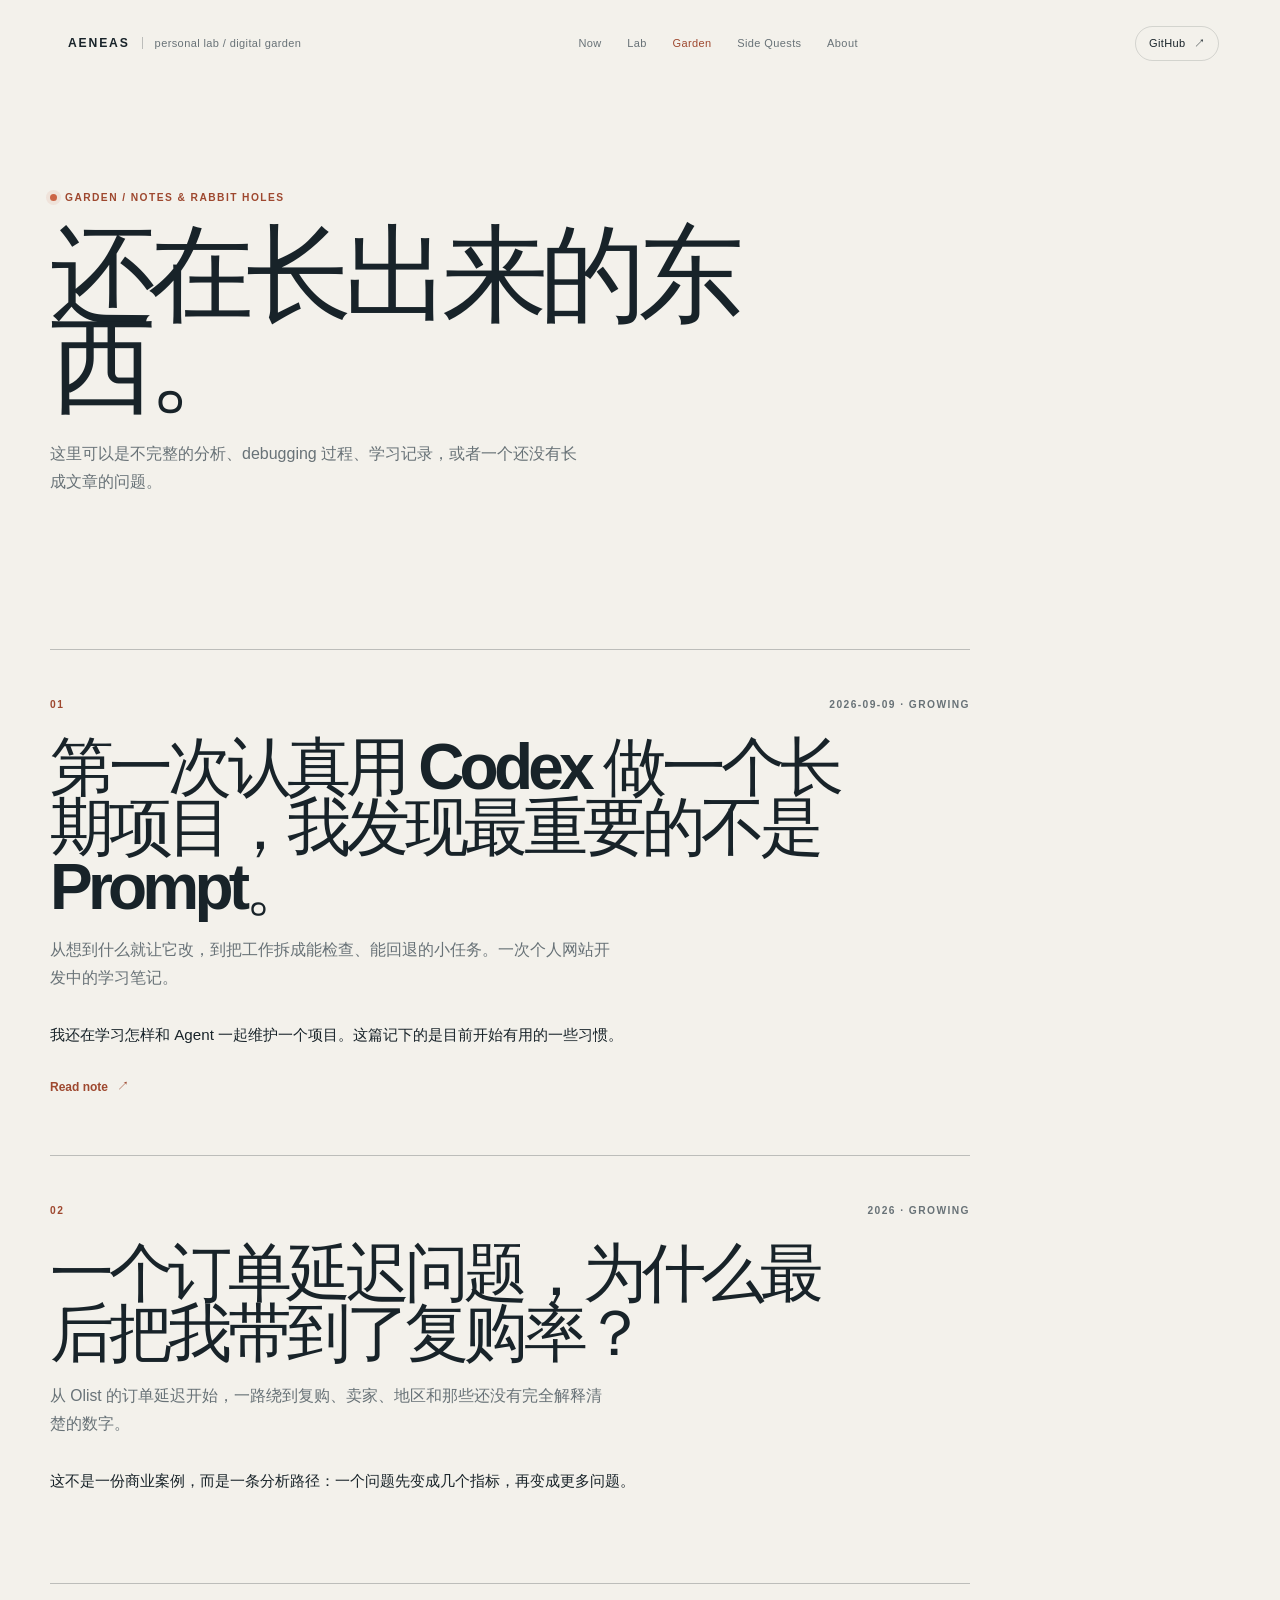
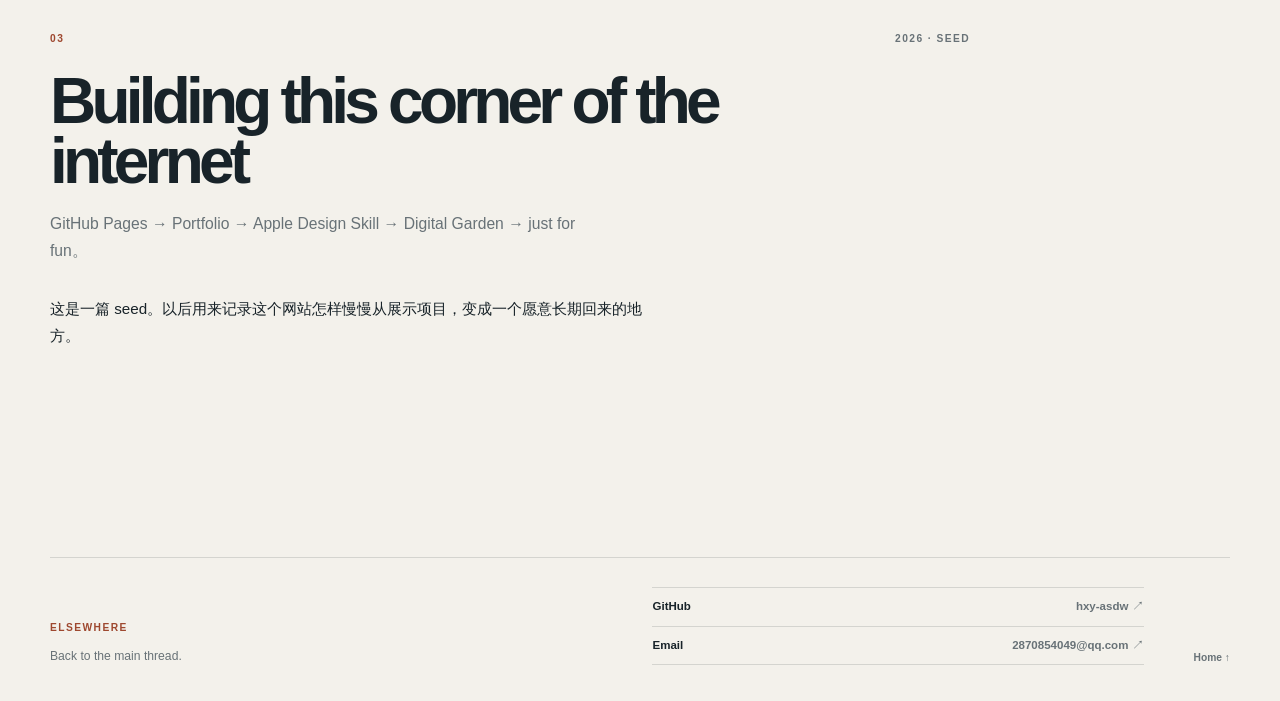
==== commit bfa90700: "seo: add canonical and social metadata" ====
--- a/garden/index.html
+++ b/garden/index.html
@@ -7,6 +7,15 @@
     <meta name="description" content="Aeneas 的 Digital Garden：笔记、兔子洞和还在生长的东西。" />
     <link rel="icon" href="../favicon.svg" type="image/svg+xml" />
     <title>Garden — Aeneas</title>
+    <link rel="canonical" href="https://hxy-asdw.github.io/garden/" />
+    <meta property="og:title" content="Garden — Aeneas" />
+    <meta property="og:description" content="Aeneas 的 Digital Garden：笔记、兔子洞和还在生长的东西。" />
+    <meta property="og:url" content="https://hxy-asdw.github.io/garden/" />
+    <meta property="og:type" content="website" />
+    <meta property="og:site_name" content="Aeneas" />
+    <meta name="twitter:card" content="summary" />
+    <meta name="twitter:title" content="Garden — Aeneas" />
+    <meta name="twitter:description" content="Aeneas 的 Digital Garden：笔记、兔子洞和还在生长的东西。" />
     <link rel="stylesheet" href="../styles.css" />
   </head>
   <body class="lab-site" data-page="garden-index">
--- a/styles.css
+++ b/styles.css
@@ -1,3 +1,44 @@
+/* Root-path 404: all additions are isolated from existing pages. */
+body[data-page="404"] { --muted: #626c71; min-width: 0; min-height: 100svh; overflow-x: visible; display: flex; flex-direction: column; }
+.not-found-header, .not-found-main, .not-found-footer { width: var(--page); margin-inline: auto; }
+.not-found-header { padding-block: 1.5rem; }
+.not-found-brand { display: inline-flex; flex-wrap: wrap; align-items: center; gap: 0.75rem 1.25rem; min-height: 44px; }
+.not-found-brand strong { font-size: 0.8rem; letter-spacing: 0.17em; }
+.not-found-brand span, .not-found-footer { color: var(--muted); font-size: 0.75rem; line-height: 1.6; }
+.not-found-main { display: grid; grid-template-columns: minmax(0, 1.45fr) minmax(0, 0.75fr); align-items: center; gap: clamp(3rem, 8vw, 8rem); padding-block: clamp(2.5rem, 6vw, 6rem) 5rem; flex: 1; }
+.not-found-main > * { min-width: 0; }
+.not-found-eyebrow, .not-found-meta dt { color: var(--accent-deep); font-size: 0.68rem; font-weight: 650; letter-spacing: 0.13em; line-height: 1.6; text-transform: uppercase; }
+.not-found-eyebrow { margin: 0 0 1.75rem; }
+.not-found-marker { display: flex; align-items: center; gap: 1.5rem; }
+.not-found-marker::after { content: ""; flex: 1; border-top: 1px solid var(--line-strong); }
+.not-found-number { font-size: clamp(6rem, 17vw, 14rem); font-weight: 590; line-height: 1; letter-spacing: -0.065em; }
+.not-found-copy h1 { margin: 1.5rem 0 1.75rem; font-size: clamp(1.6rem, 3vw, 2.6rem); font-weight: 560; line-height: 1.2; letter-spacing: -0.035em; }
+.not-found-prose { max-width: 28em; color: var(--muted); font-size: 1rem; line-height: 1.85; }
+.not-found-prose p { margin: 0 0 0.75rem; }
+.not-found-actions { display: flex; flex-wrap: wrap; gap: 0.5rem 1rem; margin-top: 2rem; }
+.not-found-actions a, .not-found-actions button { display: inline-flex; align-items: center; justify-content: space-between; gap: 1rem; min-height: 48px; padding: 0.75rem 1rem; border: 1px solid var(--line-strong); border-radius: 999px; background: transparent; color: var(--ink); font: inherit; font-size: 0.78rem; font-weight: 600; line-height: 1.5; text-align: left; transition: color 140ms ease, background-color 140ms ease; }
+.not-found-actions .not-found-primary { background: var(--ink); color: var(--bg); border-color: var(--ink); }
+.not-found-actions [hidden] { display: none; }
+.not-found-actions a:hover, .not-found-actions button:hover { background: var(--surface-muted); }
+.not-found-actions .not-found-primary:hover { background: var(--accent-deep); }
+.not-found-actions a:active, .not-found-actions button:active { background: var(--accent-deep); color: var(--bg); transition: none; }
+body[data-page="404"] a:focus-visible, body[data-page="404"] button:focus-visible { outline: 2px solid var(--accent-deep); outline-offset: 4px; }
+.not-found-meta dl { margin: 0; }
+.not-found-meta dl > div { padding-block: 1.25rem; border-top: 1px solid var(--line); }
+.not-found-meta dt { margin-bottom: 0.65rem; }
+.not-found-meta dd { margin: 0; font-size: 0.88rem; line-height: 1.8; overflow-wrap: anywhere; }
+.not-found-meta code { font-family: ui-monospace, SFMono-Regular, Consolas, monospace; font-size: 0.84rem; white-space: normal; }
+.not-found-meta a { display: inline-flex; align-items: center; gap: 0.75rem; min-height: 44px; text-decoration: underline; text-underline-offset: 0.3em; }
+.not-found-meta a:hover { color: var(--accent-deep); }
+.not-found-footer { padding-block: 1.5rem; border-top: 1px solid var(--line); }
+@media (max-width: 760px) {
+  .not-found-main { grid-template-columns: minmax(0, 1fr); gap: 3rem; padding-block: 2.5rem 3rem; }
+  .not-found-actions { flex-direction: column; align-items: stretch; }
+}
+@media (prefers-reduced-motion: reduce) {
+  .not-found-actions a, .not-found-actions button { transition: none; }
+}
+
 :root {
   --bg: #f3f1eb;
   --surface: rgba(255, 255, 252, 0.73);
@@ -1531,7 +1572,7 @@
 }
 
 .v2-hero-copy {
-  max-width: 680px;
+  max-width: 620px;
 }
 
 .v2-hero h1,
@@ -1546,33 +1587,29 @@
 }
 
 .v2-hero-type {
-  margin: 0 0 32px;
+  margin: 0 0 24px;
   color: var(--ink);
-  font-size: clamp(1.08rem, 1.9vw, 1.5rem);
+  font-size: clamp(1.3rem, 2.25vw, 1.9rem);
   font-weight: 560;
-  letter-spacing: -0.035em;
+  line-height: 1.15;
+  letter-spacing: -0.04em;
 }
 
 .v2-hero-lead {
-  margin: 0 0 18px;
+  max-width: 600px;
+  margin: 0;
   color: var(--ink);
-  font-size: clamp(1.18rem, 2vw, 1.55rem);
+  font-size: clamp(1.12rem, 1.65vw, 1.42rem);
   font-weight: 540;
-  line-height: 1.28;
-  letter-spacing: -0.035em;
-}
-
-.v2-hero-cn {
-  margin: 0 0 38px;
-  color: var(--muted);
-  font-size: 0.92rem;
-  line-height: 1.8;
+  line-height: 1.5;
+  letter-spacing: -0.02em;
 }
 
 .v2-actions {
   display: flex;
   flex-wrap: wrap;
   gap: 10px;
+  margin-top: 34px;
 }
 
 .v2-button {
@@ -1665,6 +1702,13 @@
   font-size: 0.94rem;
   font-weight: 570;
   letter-spacing: -0.025em;
+}
+
+.v2-signal-description {
+  margin: 6px 0 0;
+  color: var(--muted);
+  font-size: 0.77rem;
+  line-height: 1.55;
 }
 
 .v2-signal-note {
@@ -2081,6 +2125,17 @@
   text-align: right;
 }
 
+.v2-sidequest-note { grid-template-columns: minmax(0, 0.55fr) minmax(0, 1fr); align-items: start; }
+.v2-sidequest-note > * { min-width: 0; overflow-wrap: anywhere; }
+.v2-sidequest-note .v2-merged { grid-column: 2; grid-row: auto; text-align: left; }
+.v2-sidequest-item .v2-sidequest-subtitle { margin-bottom: 12px; color: var(--ink); }
+.v2-sidequest-note:hover { background: transparent; }
+.v2-sidequest-note:active { transform: none; }
+@media (max-width: 680px) {
+  .v2-sidequest-item.v2-sidequest-note { grid-template-columns: minmax(0, 1fr); }
+  .v2-sidequest-note .v2-merged { grid-column: 1; }
+}
+
 .v2-about-grid {
   display: grid;
   grid-template-columns: minmax(0, 0.9fr) minmax(0, 0.8fr);
@@ -2271,7 +2326,7 @@
   }
 
   .v2-hero {
-    gap: 46px;
+    gap: 52px;
     padding-top: 130px;
     padding-bottom: 82px;
   }
@@ -2283,22 +2338,23 @@
   }
 
   .v2-hero-type {
-    margin-bottom: 28px;
-    font-size: 1rem;
+    margin-bottom: 18px;
+    font-size: clamp(1.2rem, 5.8vw, 1.5rem);
+    line-height: 1.12;
   }
 
   .v2-hero-lead {
-    font-size: 1.08rem;
-  }
-
-  .v2-hero-cn {
-    font-size: 0.85rem;
+    max-width: 32ch;
+    font-size: 1.05rem;
+    line-height: 1.52;
+    letter-spacing: -0.015em;
   }
 
   .v2-actions {
     align-items: stretch;
     flex-direction: column;
-    max-width: 260px;
+    max-width: 280px;
+    margin-top: 30px;
   }
 
   .v2-button {
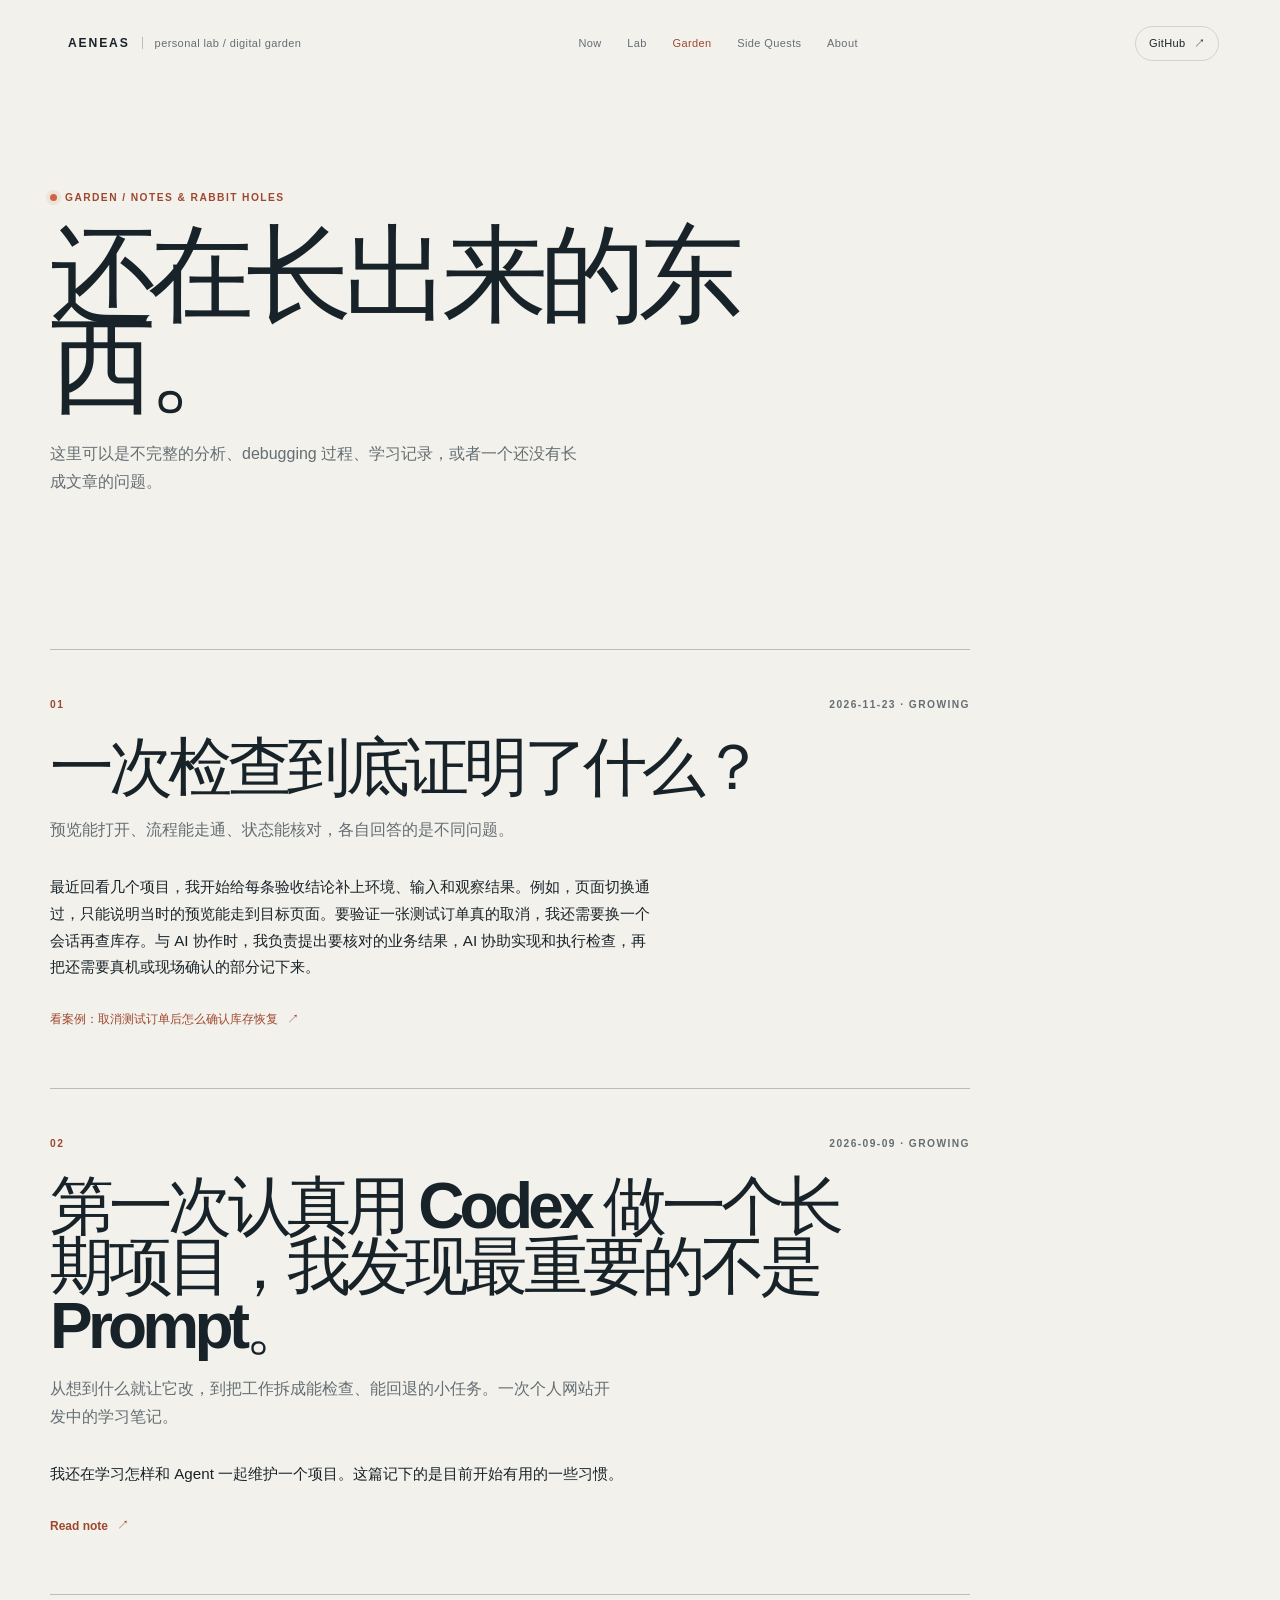
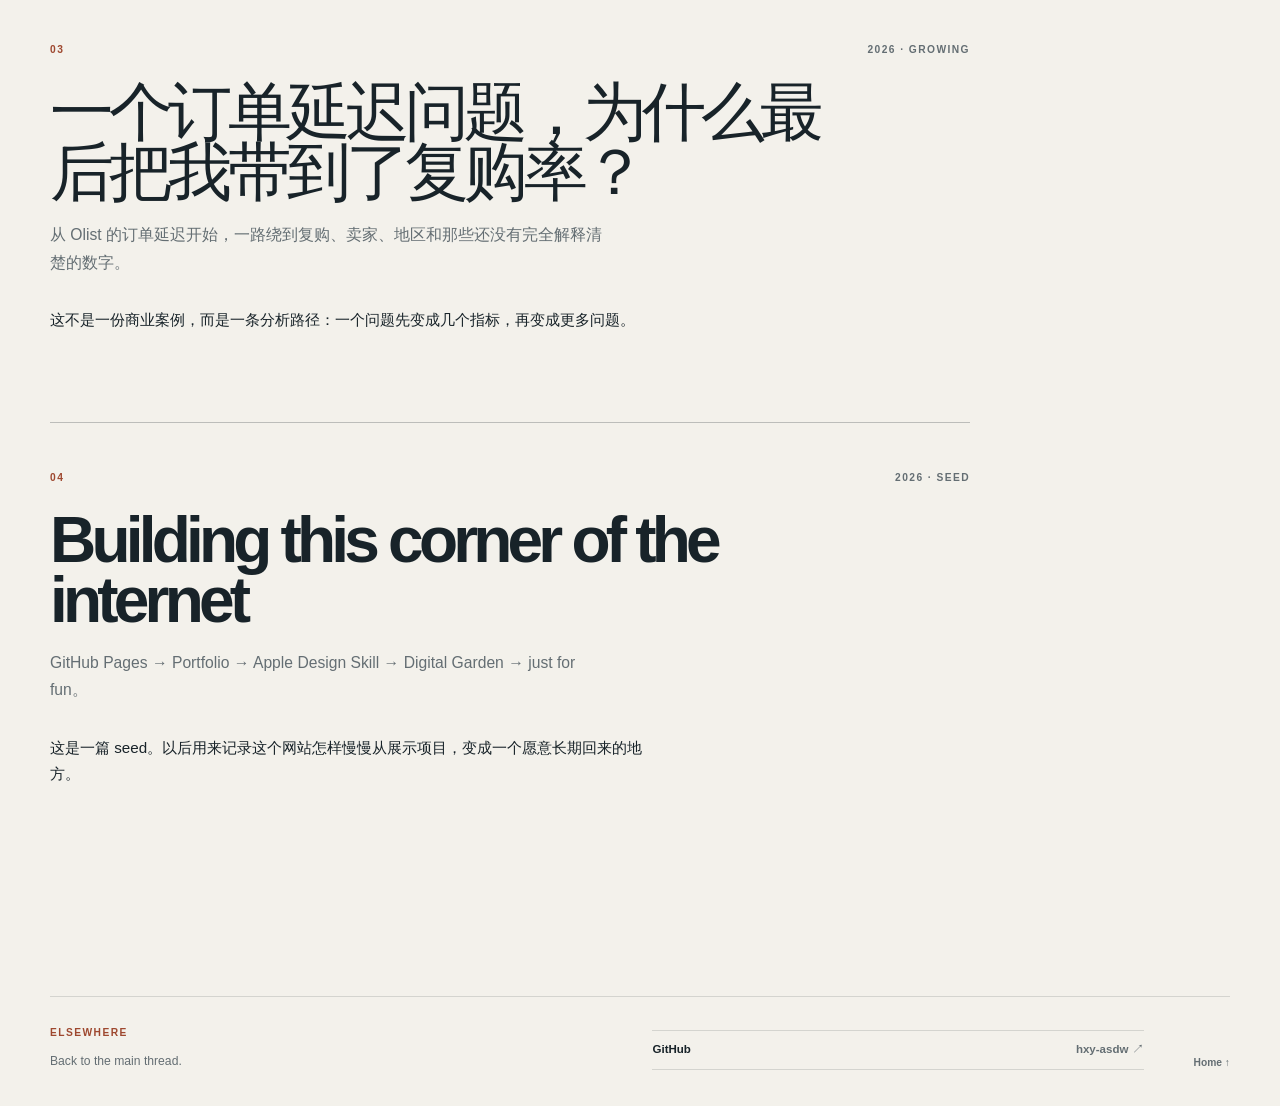
==== commit 3f05ed74: "feat: polish Lab exploration and add Seed 93 replay" ====
--- a/garden/index.html
+++ b/garden/index.html
@@ -16,7 +16,7 @@
     <meta name="twitter:card" content="summary" />
     <meta name="twitter:title" content="Garden — Aeneas" />
     <meta name="twitter:description" content="Aeneas 的 Digital Garden：笔记、兔子洞和还在生长的东西。" />
-    <link rel="stylesheet" href="../styles.css" />
+    <link rel="stylesheet" href="../styles.css?v=20261125" />
   </head>
   <body class="lab-site" data-page="garden-index">
     <header class="lab-header" data-header>
@@ -39,14 +39,17 @@
         <h1>还在长出来的东西。</h1>
         <p>这里可以是不完整的分析、debugging 过程、学习记录，或者一个还没有长成文章的问题。</p>
       </section>
-      <section class="v2-section v2-index-list" data-index-list></section>
+      <section class="v2-section v2-index-list" data-index-list>
+        <p id="what-a-test-proves">一次检查到底证明了什么？每条验收结论都记下环境、输入和观察结果，再单独列出需要真机或现场确认的部分。 <a class="v2-text-link" href="/lab/#booking-workflow">看住宿预订实验 ↗</a></p>
+        <p><a class="v2-text-link" href="/garden/workflow-not-prompts/">最重要的不是 Prompt — Codex workflow Garden Note</a></p>
+      </section>
     </main>
     <footer class="v2-footer">
       <div><p class="v2-eyebrow">ELSEWHERE</p><p class="v2-footer-note">Back to the main thread.</p></div>
-      <div class="v2-footer-links"><a href="https://github.com/hxy-asdw" target="_blank" rel="noreferrer"><span>GitHub</span><span>hxy-asdw ↗</span></a><a href="mailto:2870854049@qq.com"><span>Email</span><span>2870854049@qq.com ↗</span></a></div>
+      <div class="v2-footer-links"><a href="https://github.com/hxy-asdw" target="_blank" rel="noreferrer"><span>GitHub</span><span>hxy-asdw ↗</span></a></div>
       <a class="v2-back-top" href="../">Home ↑</a>
     </footer>
-    <script src="../content.js"></script>
-    <script src="../script.js" defer></script>
+    <script src="../content.js?v=20261125"></script>
+    <script src="../script.js?v=20261125" defer></script>
   </body>
 </html>
--- a/styles.css
+++ b/styles.css
@@ -22,6 +22,8 @@
 .not-found-actions a:hover, .not-found-actions button:hover { background: var(--surface-muted); }
 .not-found-actions .not-found-primary:hover { background: var(--accent-deep); }
 .not-found-actions a:active, .not-found-actions button:active { background: var(--accent-deep); color: var(--bg); transition: none; }
+.not-found-discovery p:not(:empty) { max-width: 32em; margin: 1.25rem 0 .4rem; line-height: 1.7; }
+.not-found-discovery a:not([hidden]) { display: inline-flex; align-items: center; min-height: 44px; }
 body[data-page="404"] a:focus-visible, body[data-page="404"] button:focus-visible { outline: 2px solid var(--accent-deep); outline-offset: 4px; }
 .not-found-meta dl { margin: 0; }
 .not-found-meta dl > div { padding-block: 1.25rem; border-top: 1px solid var(--line); }
@@ -45,7 +47,7 @@
   --surface-solid: #fbfaf6;
   --surface-muted: #e9e8e2;
   --ink: #182329;
-  --muted: #687277;
+  --muted: #646e73;
   --faint: #a7aca9;
   --line: rgba(24, 35, 41, 0.14);
   --line-strong: rgba(24, 35, 41, 0.25);
@@ -1561,6 +1563,31 @@
   box-shadow: 0 0 0 4px rgba(203, 101, 70, 0.1);
 }
 
+.v2-trail-link {
+  appearance: none;
+  display: inline;
+  margin: 0;
+  padding: 0;
+  border: 0;
+  border-radius: 0;
+  background: none;
+  color: inherit;
+  font: inherit;
+  letter-spacing: inherit;
+  text-transform: inherit;
+  vertical-align: baseline;
+}
+
+.v2-trail-link:hover {
+  text-decoration: underline;
+  text-underline-offset: 0.2em;
+}
+
+.v2-trail-link:focus-visible {
+  outline: 2px solid var(--accent-deep);
+  outline-offset: 3px;
+}
+
 .v2-hero {
   display: grid;
   grid-template-columns: minmax(0, 1fr) minmax(340px, 0.72fr);
@@ -1815,6 +1842,10 @@
   text-transform: uppercase;
 }
 
+.v2-now-status {
+  color: #54707d;
+}
+
 .v2-now-text {
   color: var(--ink);
   font-size: 0.94rem;
@@ -1912,6 +1943,10 @@
 .v2-lab-secondary {
   padding: 5px 0 0;
   border-top: 1px solid var(--line-strong);
+}
+
+.v2-lab-ashline {
+  grid-column: 1 / -1;
 }
 
 .v2-pipeline {
@@ -2242,6 +2277,46 @@
   padding-bottom: 120px;
 }
 
+.v2-lab-trails {
+  padding-bottom: 32px;
+}
+
+.v2-lab-trails h2 {
+  margin: 0 0 12px;
+  font-size: 1.15rem;
+}
+
+.v2-lab-trails ul {
+  display: flex;
+  flex-wrap: wrap;
+  gap: 0 24px;
+  margin: 0;
+  padding: 0;
+  list-style: none;
+}
+
+.v2-lab-trails a,
+.v2-index-details summary {
+  display: inline-flex;
+  min-height: 44px;
+  align-items: center;
+}
+
+.v2-index-details summary {
+  gap: 8px;
+  cursor: pointer;
+  color: var(--accent-deep);
+  font-size: .85rem;
+}
+
+.v2-index-details summary::before {
+  content: "+";
+}
+
+.v2-index-details[open] summary::before {
+  content: "−";
+}
+
 .v2-index-item {
   max-width: 920px;
   padding: 48px 0 60px;
